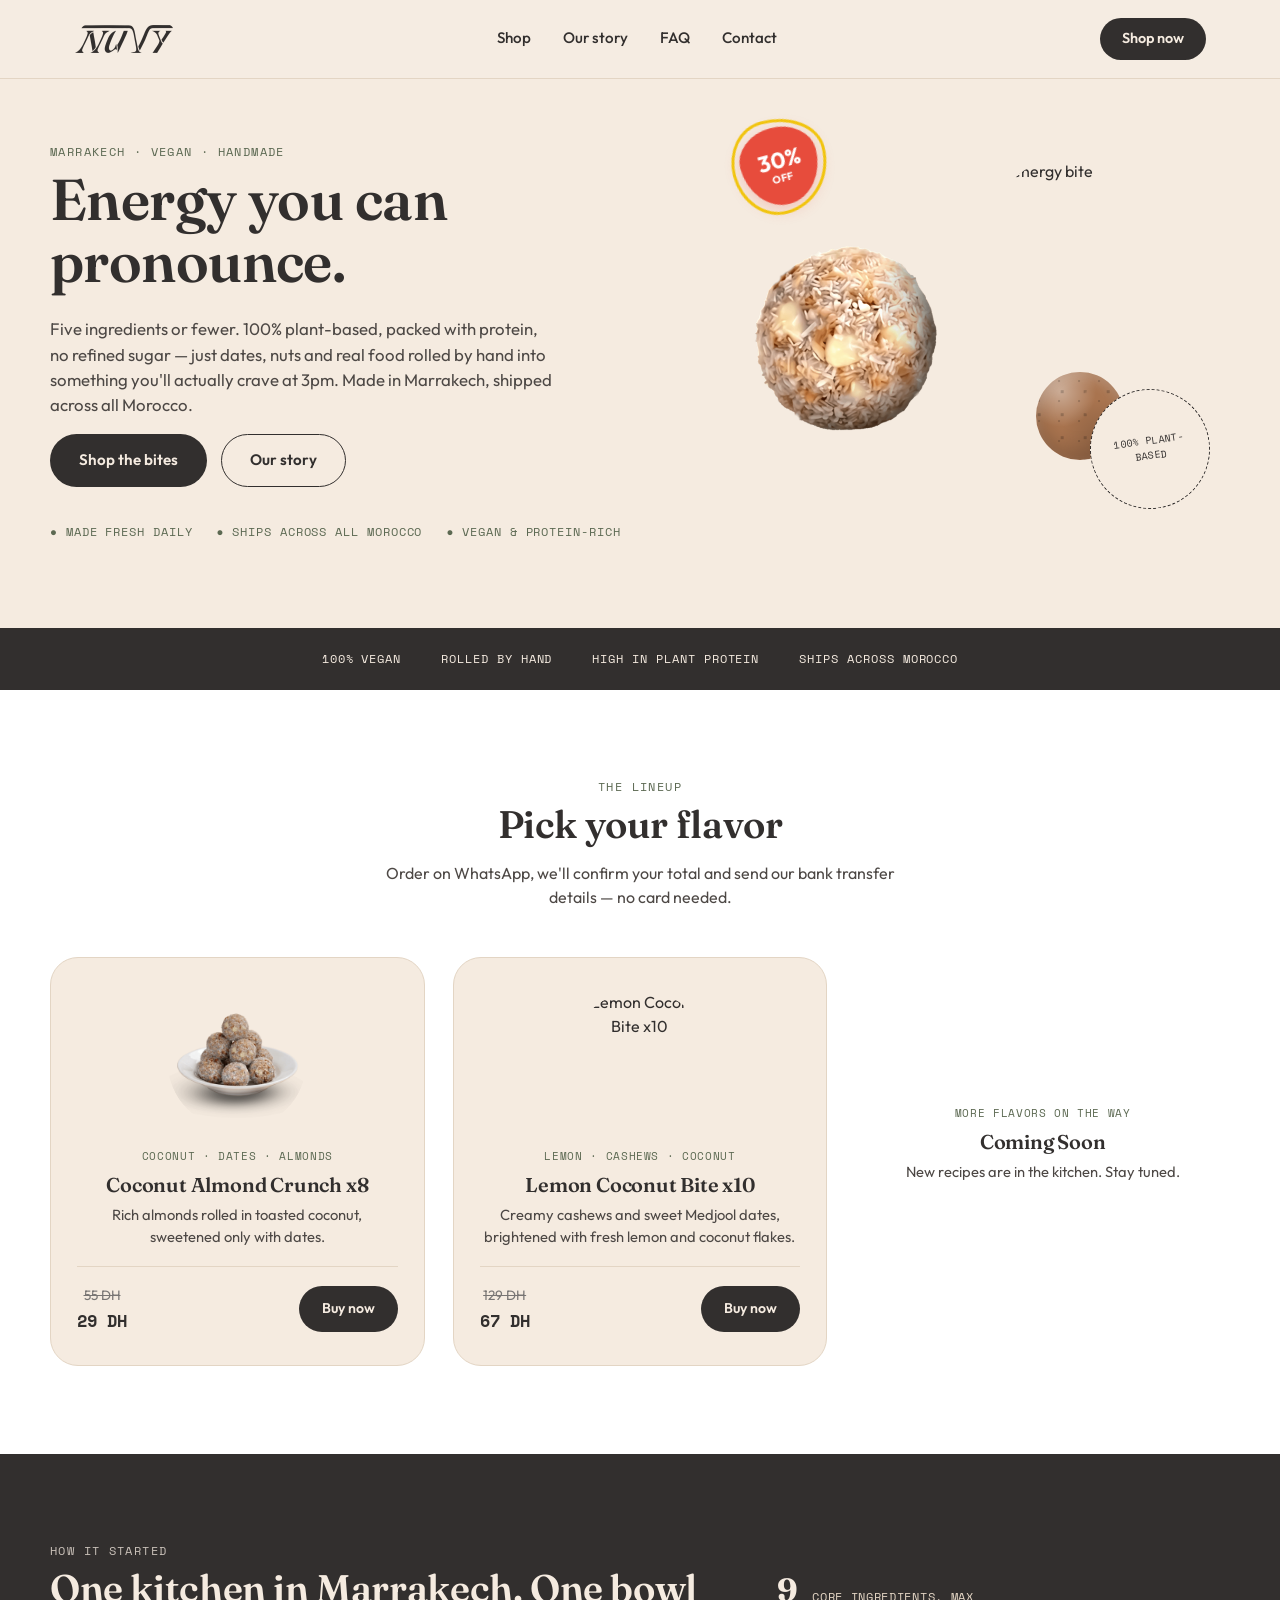
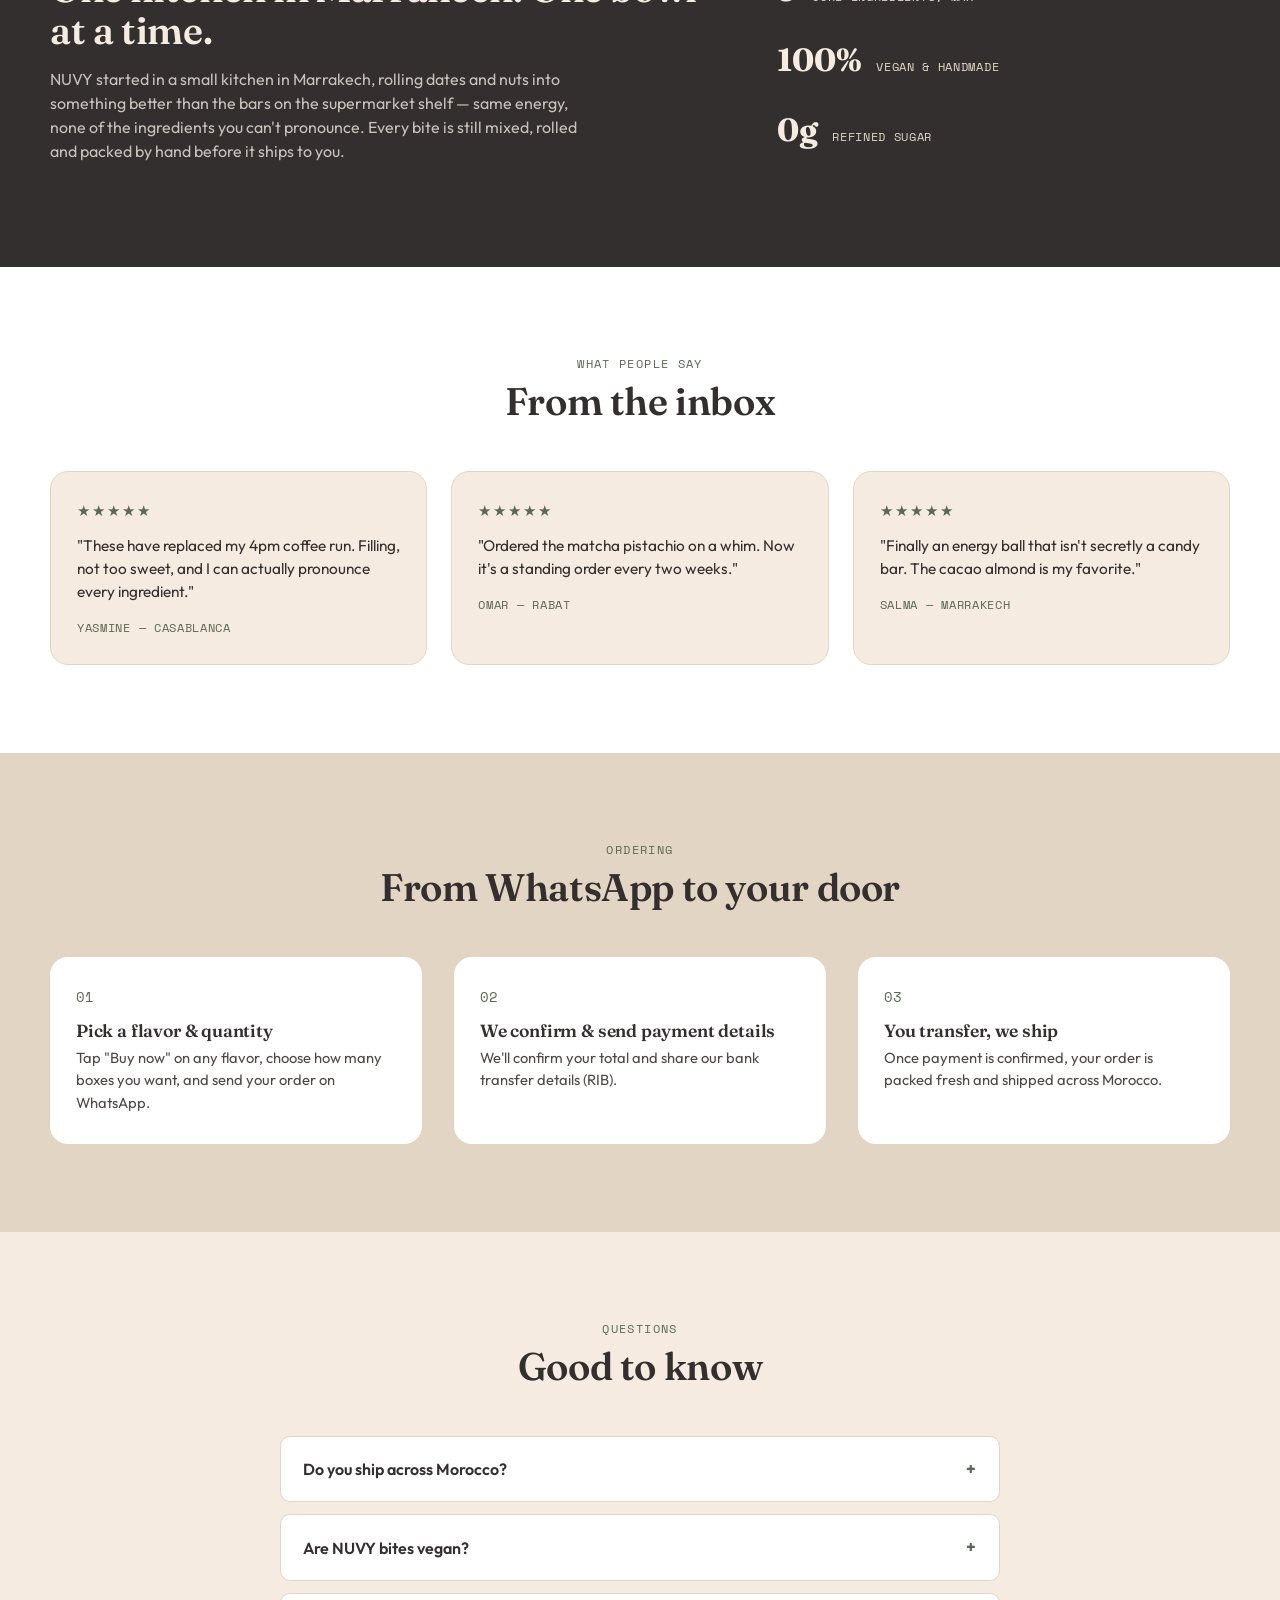
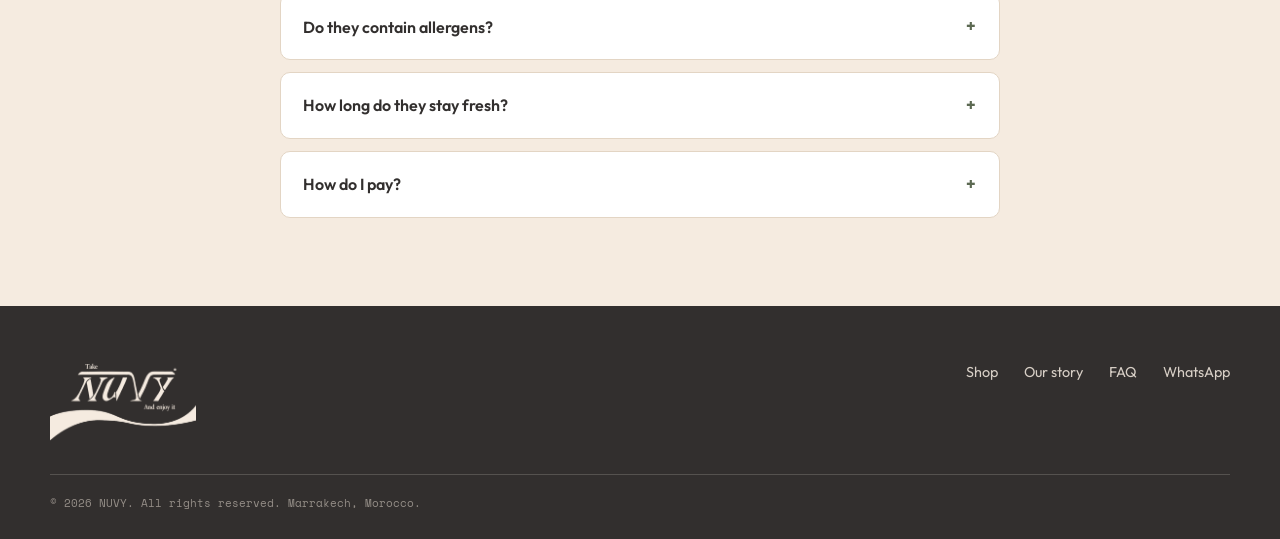
==== index.html @ 6769937a "update site" ====
<!DOCTYPE html>
<html lang="en">
<head>
<!-- Google tag (gtag.js) -->
<script async src="https://www.googletagmanager.com/gtag/js?id=G-6GX1M61ZEK"></script>
<script>
  window.dataLayer = window.dataLayer || [];
  function gtag(){dataLayer.push(arguments);}
  gtag('js', new Date());

  gtag('config', 'G-6GX1M61ZEK');
</script>
  
<meta charset="UTF-8">
<meta name="viewport" content="width=device-width, initial-scale=1.0">
<title>NUVY — Take NUVY and Enjoy It</title>
<meta name="description" content="Vegan, protein-rich energy bites handmade in Marrakech. Five ingredients or fewer, no refined sugar. Order on WhatsApp, pay by bank transfer, shipped across Morocco.">

<link rel="icon" type="image/png" href="images/favicon.png">

<link rel="preconnect" href="https://fonts.googleapis.com">
<link rel="preconnect" href="https://fonts.gstatic.com" crossorigin>
<link href="https://fonts.googleapis.com/css2?family=Fraunces:opsz,wght@9..144,400;9..144,500;9..144,600;9..144,700&family=Outfit:wght@300;400;500;600;700&family=Space+Mono:wght@400;700&display=swap" rel="stylesheet">

<link rel="stylesheet" href="style.css">
</head>
<body>

<header class="nav" id="top">
  <div class="nav-inner">
    <!-- LOGO: wordmark image, see images/logo-wordmark.png -->
    <a href="#top" class="logo"><img src="images/logos/logo-wordmark.png" alt="NUVY" class="logo-img"></a>
    <button class="nav-toggle" id="navToggle" aria-label="Open menu" aria-expanded="false">
      <span></span><span></span><span></span>
    </button>
    <nav class="nav-links" id="navLinks">
      <a href="#shop">Shop</a>
      <a href="#story">Our story</a>
      <a href="#faq">FAQ</a>
      <a href="#contact">Contact</a>
    </nav>
    <a href="#shop" class="nav-cta">Shop now</a>
  </div>
</header>

<main>

  <!-- HERO -->
  <section class="hero">
    <div class="hero-inner">
      <div class="hero-text reveal">
        <p class="eyebrow">Marrakech · Vegan · Handmade</p>
        <h1>Energy you can pronounce.</h1>
        <p class="hero-sub">Five ingredients or fewer. 100% plant-based, packed with protein, no refined sugar — just dates, nuts and real food rolled by hand into something you'll actually crave at 3pm. Made in Marrakech, shipped across all Morocco.</p>
        <div class="hero-actions">
          <a href="#shop" class="btn btn-primary">Shop the bites</a>
          <a href="#story" class="btn btn-ghost">Our story</a>
        </div>
        <ul class="trust-row">
          <li>Made fresh daily</li>
          <li>Ships across all Morocco</li>
          <li>Vegan &amp; protein-rich</li>
        </ul>
      </div>
      <div class="hero-visual reveal" aria-hidden="true">
        <img src="images/coconut-almond-ball.png" alt="energy bite" class="product-photo" style="position:absolute; left:6%; top:24%; width:190px; height:190px;">
        <img src="images/Lemon-Coconut-Bite.png" alt="energy bite" class="product-photo" style="position:absolute; left:54%; top:2%; width:130px; height:130px;">
        <div class="ball ball-sm flavor-chai" style="--x:62%; --y:58%;"></div>
        <div class="stamp">100% plant-based</div>
        <div class="badge-off">
          <!-- <svg class="badge-svg" viewBox="0 0 100 100" xmlns="http://www.w3.org/2000/svg">
            <path d="M50,10 C60,10 75,15 80,25 C88,35 88,45 85,55 C82,65 75,75 65,80 C55,87 42,87 32,80 C22,73 15,63 13,52 C10,40 15,27 25,20 C33,13 42,10 50,10 Z" fill="none" stroke="#f1c40f" stroke-width="2.5"/>
          </svg> -->
          <span>30%</span>
          <span>OFF</span>
  </div>

      </div>
    </div>
  </section>

  <!-- VALUE STRIP -->
  <section class="value-strip reveal">
    <ul>
      <li>100% vegan</li>
      <li>Rolled by hand</li>
      <li>High in plant protein</li>
      <li>Ships across Morocco</li>
    </ul>
  </section>

  <!-- SHOP -->
  <section class="shop" id="shop">
    <div class="section-head reveal">
      <p class="eyebrow">The lineup</p>
      <h2>Pick your flavor</h2>
      <p style="max-width:48ch;margin:0 auto;">Order on WhatsApp, we'll confirm your total and send our bank transfer details — no card needed.
      </p>
    </div>

    <div class="product-grid" id="productGrid">
      <!-- Product cards are rendered automatically from the PRODUCTS list in script.js -->
    </div>
  </section>

  <!-- STORY -->
  <section class="story" id="story">
    <div class="story-inner">
      <div class="story-text reveal">
        <p class="eyebrow">How it started</p>
        <h2>One kitchen in Marrakech. One bowl at a time.</h2>
        <p>NUVY started in a small kitchen in Marrakech, rolling dates and nuts into something better than the bars on the supermarket shelf — same energy, none of the ingredients you can't pronounce. Every bite is still mixed, rolled and packed by hand before it ships to you.</p>
      </div>
      <div class="story-stats reveal">
        <div><strong>9</strong><span>core ingredients, max</span></div>
        <div><strong>100%</strong><span>vegan &amp; handmade</span></div>
        <div><strong>0g</strong><span>refined sugar</span></div>
      </div>
    </div>
  </section>

  <!-- TESTIMONIALS — placeholder content, see README -->
  <section class="testimonials">
    <div class="section-head reveal">
      <p class="eyebrow">What people say</p>
      <h2>From the inbox</h2>
    </div>
    <div class="testimonial-grid">
      <article class="testimonial-card reveal">
        <p class="stars" aria-hidden="true">★★★★★</p>
        <p class="testimonial-quote">"These have replaced my 4pm coffee run. Filling, not too sweet, and I can actually pronounce every ingredient."</p>
        <p class="testimonial-name">Yasmine — Casablanca</p>
      </article>
      <article class="testimonial-card reveal">
        <p class="stars" aria-hidden="true">★★★★★</p>
        <p class="testimonial-quote">"Ordered the matcha pistachio on a whim. Now it's a standing order every two weeks."</p>
        <p class="testimonial-name">Omar — Rabat</p>
      </article>
      <article class="testimonial-card reveal">
        <p class="stars" aria-hidden="true">★★★★★</p>
        <p class="testimonial-quote">"Finally an energy ball that isn't secretly a candy bar. The cacao almond is my favorite."</p>
        <p class="testimonial-name">Salma — Marrakech</p>
      </article>
    </div>
  </section>

  <!-- HOW IT WORKS -->
  <section class="how">
    <div class="section-head reveal">
      <p class="eyebrow">Ordering</p>
      <h2>From WhatsApp to your door</h2>
    </div>
    <ol class="steps">
      <li class="reveal">
        <span class="step-num">01</span>
        <h3>Pick a flavor & quantity</h3>
        <p>Tap "Buy now" on any flavor, choose how many boxes you want, and send your order on WhatsApp.</p>
      </li>
      <li class="reveal">
        <span class="step-num">02</span>
        <h3>We confirm &amp; send payment details</h3>
        <p>We'll confirm your total and share our bank transfer details (RIB).</p>
      </li>
      <li class="reveal">
        <span class="step-num">03</span>
        <h3>You transfer, we ship</h3>
        <p>Once payment is confirmed, your order is packed fresh and shipped across Morocco.</p>
      </li>
    </ol>
  </section>

  <!-- FAQ -->
  <section class="faq" id="faq">
    <div class="section-head reveal">
      <p class="eyebrow">Questions</p>
      <h2>Good to know</h2>
    </div>
    <div class="faq-list reveal">
      <details>
        <summary>Do you ship across Morocco?</summary>
        <p>Yes — we ship to every city in Morocco. Delivery usually takes 2–4 business days depending on your location.</p>
      </details>
      <details>
        <summary>Are NUVY bites vegan?</summary>
        <p>Yes — every flavor is 100% plant-based, naturally sweetened with dates or maple syrup, and a good source of plant protein.</p>
      </details>
      <details>
        <summary>Do they contain allergens?</summary>
        <p>Most flavors contain tree nuts. Each product card lists its core ingredients — check before ordering if you have allergies.</p>
      </details>
      <details>
        <summary>How long do they stay fresh?</summary>
        <p>Up to 2 weeks at room temperature, or up to a month refrigerated.</p>
      </details>
      <details>
        <summary>How do I pay?</summary>
        <p>Every flavor has an "Order on WhatsApp" button. Message us there and we'll confirm your total and send our bank transfer details — no card or account needed.</p>
      </details>
    </div>
  </section>

</main>

<footer class="footer" id="contact">
  <div class="footer-inner">
    <div class="footer-brand">
      <img src="images/logos/logo-main-cream.png" alt="NUVY — Take NUVY, and enjoy it" class="footer-logo-img">
    </div>
    <div class="footer-links">
      <a href="#shop">Shop</a>
      <a href="#story">Our story</a>
      <a href="#faq">FAQ</a>
      <a href="https://wa.me/212600000000" target="_blank" rel="noopener">WhatsApp</a>
    </div>
  </div>
  <p class="footer-bottom">© 2026 NUVY. All rights reserved. Marrakech, Morocco.</p>
</footer>

<div class="toast" id="toast" role="status" aria-live="polite"></div>

<script src="script.js"></script>
</body>
</html>
---- style.css ----
/* ============================
   TOKENS
   ============================ */
:root{
  --cream:#F5EBE0;
  --tan:#E3D5C4;
  --charcoal:#322F2E;
  --white:#FFFFFF;
  --sage:#76836A;
  --sage-dark:#5C6952;

  --cacao:#6B4A3E;
  --peanut:#C49A6C;
  --coconut:#EDE3D3;
  --matcha:#76836A;
  --chai:#A9744F;
  --espresso:#4A3B33;

  --font-display:'Fraunces', serif;
  --font-body:'Outfit', sans-serif;
  --font-mono:'Space Mono', monospace;

  --radius-lg:28px;
  --radius-md:18px;
  --radius-sm:10px;
  --container:1180px;
}

*,*::before,*::after{ box-sizing:border-box; }
html{ scroll-behavior:smooth; }
@media (prefers-reduced-motion: reduce){
  html{ scroll-behavior:auto; }
  *{ animation-duration:0.001ms !important; animation-iteration-count:1 !important; transition-duration:0.001ms !important; }
}

body{
  margin:0;
  font-family:var(--font-body);
  background:var(--white);
  color:var(--charcoal);
  -webkit-font-smoothing:antialiased;
  line-height:1.5;
}

h1,h2,h3{
  font-family:var(--font-display);
  font-weight:600;
  line-height:1.08;
  margin:0 0 0.4em;
  letter-spacing:-0.01em;
}

p{ margin:0 0 1em; color:#4d4845; }

a{ color:inherit; text-decoration:none; }

img{ max-width:100%; display:block; }

:focus-visible{
  outline:2px solid var(--sage-dark);
  outline-offset:3px;
}

.eyebrow{
  font-family:var(--font-mono);
  text-transform:uppercase;
  letter-spacing:0.12em;
  font-size:0.72rem;
  color:var(--sage-dark);
  margin-bottom:0.8em;
}

/* ============================
   LAYOUT HELPERS
   ============================ */
section{ padding:88px 24px; }
.section-head{ max-width:640px; margin:0 auto 48px; text-align:center; }
.section-head h2{ font-size:clamp(1.8rem, 3vw, 2.5rem); }

/* ============================
   BUTTONS
   ============================ */
.btn{
  display:inline-flex;
  align-items:center;
  justify-content:center;
  gap:8px;
  font-family:var(--font-body);
  font-weight:600;
  font-size:0.95rem;
  padding:14px 28px;
  border-radius:100px;
  cursor:pointer;
  border:1.5px solid transparent;
  transition:transform 0.18s ease, background 0.18s ease, color 0.18s ease, border-color 0.18s ease;
  white-space:nowrap;
}
.btn:hover{ transform:translateY(-2px); }
.btn-primary{ background:var(--charcoal); color:var(--cream); }
.btn-primary:hover{ background:var(--sage-dark); }
.btn-ghost{ background:transparent; color:var(--charcoal); border-color:var(--charcoal); }
.btn-ghost:hover{ background:var(--charcoal); color:var(--cream); }
.btn-buy{ background:var(--charcoal); color:var(--cream); padding:11px 22px; font-size:0.88rem; }
.btn-buy:hover{ background:var(--sage-dark); }

/* ============================
   NAV
   ============================ */
.nav{
  position:sticky; top:0; z-index:50;
  background:rgba(245,235,224,0.92);
  backdrop-filter:blur(10px);
  border-bottom:1px solid var(--tan);
}
.nav-inner{
  max-width:var(--container);
  margin:0 auto;
  padding:18px 24px;
  display:flex;
  align-items:center;
  justify-content:space-between;
  gap:24px;
}
.logo{
  font-family:var(--font-display);
  font-weight:700;
  font-size:1.4rem;
  letter-spacing:0.02em;
  display:flex;
  flex-direction:column;
  line-height:1;
}
.logo span{
  font-family:var(--font-mono);
  font-size:0.6rem;
  text-transform:uppercase;
  letter-spacing:0.15em;
  font-weight:400;
  color:var(--sage-dark);
  margin-top:4px;
}
.logo-img{ height:30px; width:auto; display:block; }
.nav-links{ display:flex; gap:32px; }
.nav-links a{ font-weight:500; font-size:0.95rem; position:relative; }
.nav-links a::after{
  content:""; position:absolute; left:0; right:0; bottom:-4px; height:2px;
  background:var(--sage-dark); transform:scaleX(0); transform-origin:left;
  transition:transform 0.2s ease;
}
.nav-links a:hover::after{ transform:scaleX(1); }
.nav-cta{
  background:var(--charcoal); color:var(--cream);
  padding:10px 22px; border-radius:100px; font-weight:600; font-size:0.9rem;
  transition:background 0.18s ease;
}
.nav-cta:hover{ background:var(--sage-dark); }
.nav-toggle{
  display:none; background:none; border:0; cursor:pointer;
  width:32px; height:24px; flex-direction:column; justify-content:space-between;
  padding:0;
}
.nav-toggle span{ display:block; height:2px; background:var(--charcoal); border-radius:2px; }

@media (max-width:860px){
  .nav-links{
    position:absolute; top:100%; left:0; right:0;
    background:var(--white);
    flex-direction:column;
    padding:20px 24px 28px;
    border-bottom:1px solid var(--tan);
    gap:18px;
    display:none;
  }
  .nav-links.open{ display:flex; }
  .nav-toggle{ display:flex; }
  .nav-cta{ display:none; }
}

/* ============================
   HERO
   ============================ */
.hero{ padding-top:64px; background:var(--cream); }
.hero-inner{
  max-width:var(--container);
  margin:0 auto;
  display:grid;
  grid-template-columns:1.1fr 0.9fr;
  gap:48px;
  align-items:center;
}
.hero-text h1{ font-size:clamp(2.4rem, 4.6vw, 3.6rem); }
.hero-sub{ max-width:46ch; font-size:1.05rem; }
.hero-actions{ display:flex; gap:14px; flex-wrap:wrap; margin-bottom:36px; }
.trust-row{
  list-style:none; padding:0; margin:0; display:flex; gap:24px; flex-wrap:wrap;
  font-family:var(--font-mono); font-size:0.72rem; text-transform:uppercase; letter-spacing:0.08em;
  color:var(--sage-dark);
}
.trust-row li::before{ content:"●  "; }

.hero-visual{
  position:relative;
  height:380px;
}
.stamp{
  position:absolute;
  bottom:6%;
  right:4%;
  width:120px; height:120px;
  border:1.5px dashed var(--charcoal);
  border-radius:50%;
  display:flex; align-items:center; justify-content:center;
  text-align:center;
  font-family:var(--font-mono);
  font-size:0.62rem;
  text-transform:uppercase;
  letter-spacing:0.04em;
  padding:14px;
  transform:rotate(-8deg);
  background:var(--cream);
}

/* ============================
   SPECKLED BALL — signature element
   ============================ */
.ball{
  position:relative;
  border-radius:50%;
  background:
    radial-gradient(circle at 28% 22%, rgba(255,255,255,0.4) 0%, transparent 38%),
    radial-gradient(circle at 72% 75%, rgba(0,0,0,0.16) 0%, transparent 42%),
    var(--ball-color, var(--cacao));
  box-shadow:
    inset 0 -10px 18px rgba(0,0,0,0.18),
    inset 0 6px 12px rgba(255,255,255,0.22);
}
.ball::after{
  content:"";
  position:absolute; inset:0; border-radius:50%;
  background-image:
    radial-gradient(circle, rgba(255,255,255,0.55) 1.6px, transparent 1.7px),
    radial-gradient(circle, rgba(0,0,0,0.22) 1.6px, transparent 1.7px),
    radial-gradient(circle, rgba(255,255,255,0.45) 1.2px, transparent 1.3px),
    radial-gradient(circle, rgba(0,0,0,0.18) 1.2px, transparent 1.3px);
  background-size:18px 18px, 23px 23px, 13px 13px, 20px 20px;
  background-position:8% 18%, 58% 48%, 28% 72%, 78% 28%;
  opacity:0.85;
  mix-blend-mode:multiply;
}
.flavor-cacao{ --ball-color:var(--cacao); }
.flavor-peanut{ --ball-color:var(--peanut); }
.flavor-coconut{ --ball-color:var(--coconut); }
.flavor-matcha{ --ball-color:var(--matcha); }
.flavor-chai{ --ball-color:var(--chai); }
.flavor-espresso{ --ball-color:var(--espresso); }

.hero-visual .ball{ position:absolute; left:var(--x); top:var(--y); }
.ball-lg{ width:190px; height:190px; }
.ball-md{ width:120px; height:120px; }
.ball-sm{ width:88px; height:88px; }
.ball-card{ width:130px; height:130px; margin:0 auto 18px; }


@media (max-width:860px){
  .hero-inner{ grid-template-columns:1fr; }
  .hero-visual{ height:280px; order:-1; }
}

/* ============================
   VALUE STRIP
   ============================ */
.value-strip{
  background:var(--charcoal);
  padding:22px 24px;
}
.value-strip ul{
  max-width:var(--container);
  margin:0 auto;
  list-style:none;
  padding:0;
  display:flex;
  justify-content:center;
  flex-wrap:wrap;
  gap:14px 40px;
  font-family:var(--font-mono);
  font-size:0.74rem;
  text-transform:uppercase;
  letter-spacing:0.08em;
  color:var(--cream);
}

/* ============================
   SHOP
   ============================ */
.shop{ background:var(--white); }
.product-grid{
  max-width:var(--container);
  margin:0 auto;
  display:grid;
  grid-template-columns:repeat(3, 1fr);
  gap:28px;
}
.product-card{
  background:var(--cream);
  border:1px solid var(--tan);
  border-radius:var(--radius-lg);
  padding:32px 26px;
  text-align:center;
  transition:transform 0.22s ease, box-shadow 0.22s ease;
}
.product-card:hover{
  transform:translateY(-6px);
  box-shadow:0 18px 32px -18px rgba(50,47,46,0.35);
}
.stamp-tag{
  font-family:var(--font-mono);
  font-size:0.68rem;
  text-transform:uppercase;
  letter-spacing:0.06em;
  color:var(--sage-dark);
  margin-bottom:10px;
}
.product-card h3{ font-size:1.25rem; }
.product-desc{ font-size:0.92rem; min-height:42px; }
.product-footer{
  display:flex;
  align-items:center;
  justify-content:space-between;
  margin-top:18px;
  padding-top:18px;
  border-top:1px solid var(--tan);
}
.price{ font-family:var(--font-mono); font-weight:700; font-size:1.05rem; }

@media (max-width:980px){ .product-grid{ grid-template-columns:repeat(2, 1fr); } }
@media (max-width:600px){ .product-grid{ grid-template-columns:1fr; } }

/* ============================
   TESTIMONIALS
   ============================ */
.testimonials{ background:var(--white); }
.testimonial-grid{
  max-width:var(--container);
  margin:0 auto;
  display:grid;
  grid-template-columns:repeat(3, 1fr);
  gap:24px;
}
.testimonial-card{
  background:var(--cream);
  border:1px solid var(--tan);
  border-radius:var(--radius-md);
  padding:28px 26px;
}
.stars{ color:var(--sage-dark); letter-spacing:2px; margin:0 0 12px; font-size:0.95rem; }
.testimonial-quote{ font-size:0.96rem; color:var(--charcoal); }
.testimonial-name{
  font-family:var(--font-mono);
  font-size:0.72rem;
  text-transform:uppercase;
  letter-spacing:0.06em;
  color:var(--sage-dark);
  margin:0;
}
@media (max-width:860px){ .testimonial-grid{ grid-template-columns:1fr; } }

/* ============================
   PRODUCT DETAIL PAGE
   ============================ */

  .product-card.coming-soon {
  background: transparent;
  box-shadow: none;
  border: none;
}

.price-wrapper {
  display: flex;
  flex-direction: column;
  gap: 2px;
}

.price-old {
  text-decoration: line-through;
  color: #6b6969;
  font-size: 0.85em;
  opacity: 0.9;
}

.badge-off {
  position: absolute;
  top: -6.5%;
  left: 4%;
  width: 78px;
  height: 78px;
  background: #e74c3c;
  border-radius: 50% 50% 50% 50% / 40% 40% 60% 60%;
  /* clip-path: polygon(50% 0%, 61% 20%, 85% 10%, 75% 30%, 100% 38%, 78% 50%, 100% 63%, 75% 68%, 85% 90%, 61% 80%, 50% 100%, 39% 80%, 15% 90%, 25% 68%, 0% 63%, 22% 50%, 0% 38%, 25% 30%, 15% 10%, 39% 20%); */
  display: flex;
  flex-direction: column;
  align-items: center;
  justify-content: center;
  color: #fff;
  font-family: 'Outfit', sans-serif;
  font-weight: 700;
  line-height: 1.1;
  box-shadow: 0 4px 16px rgba(231,76,60,0.25);
  z-index: 10;
  transform: rotate(-15deg);
  overflow: visible;
 }

.badge-off span:first-child {
  font-size: 1.4rem;
}

.badge-off span:last-child {
  font-size: 0.65rem;
  letter-spacing: 0.08em;
}

.badge-off::before {
  content: '';
  position: absolute;
  inset: -9px;
  border-radius: 42% 58% 55% 45% / 48% 42% 58% 52%;
  border: 3px solid #f1c40f;
  z-index: -1;
  animation: wobble 3s ease-in-out infinite;
}

@keyframes wobble {
  0%   { border-radius: 42% 58% 55% 45% / 48% 42% 58% 52%; }
  25%  { border-radius: 55% 45% 42% 58% / 52% 58% 42% 48%; }
  50%  { border-radius: 48% 52% 58% 42% / 55% 45% 55% 45%; }
  75%  { border-radius: 58% 42% 48% 52% / 42% 55% 45% 58%; }
  100% { border-radius: 42% 58% 55% 45% / 48% 42% 58% 52%; }
}

.product-page{ background:var(--white); padding:56px 24px 72px; }
.product-page-inner{ max-width:var(--container); margin:0 auto; }
.back-link{
  display:inline-block;
  font-family:var(--font-mono);
  font-size:0.8rem;
  color:var(--sage-dark);
  margin-bottom:36px;
}
.back-link:hover{ color:var(--charcoal); }

.detail-grid{
  display:grid;
  grid-template-columns:1fr 1fr;
  gap:56px;
  align-items:center;
}
.detail-grid > .product-extra{
  grid-column:1 / -1;
  width:100%;
  max-width:var(--container);
  margin:24px auto 0;
}
.detail-visual{ position:relative; height:340px; }
.detail-visual .ball{ position:absolute; left:var(--x); top:var(--y); }
.ball-xl{ width:260px; height:260px; }
.ball-md2{ width:140px; height:140px; }
.ball-sm2{ width:96px; height:96px; }

.detail-info h1{ font-size:clamp(1.9rem, 3.4vw, 2.6rem); margin-bottom:0.3em; }
.detail-desc{ font-size:1.02rem; max-width:48ch; }
.unit-note{
  font-family:var(--font-mono);
  font-size:0.78rem;
  color:var(--sage-dark);
  margin-top:-0.6em;
}

.qty-row{
  display:flex;
  align-items:center;
  gap:18px;
  margin:28px 0 22px;
}
.qty-label{ font-weight:600; font-size:0.95rem; }
.qty-control{
  display:flex;
  align-items:center;
  gap:0;
  border:1.5px solid var(--charcoal);
  border-radius:100px;
  overflow:hidden;
}
.qty-control button{
  width:40px; height:40px;
  border:0;
  background:var(--cream);
  color:var(--charcoal);
  font-size:1.2rem;
  cursor:pointer;
  transition:background 0.18s ease;
}
.qty-control button:hover{ background:var(--tan); }
.qty-control span{
  width:42px;
  text-align:center;
  font-family:var(--font-mono);
  font-weight:700;
}

.price-line{
  font-family:var(--font-mono);
  font-size:0.85rem;
  color:#4d4845;
  margin-bottom:2px;
}
.total-line{
  font-size:1.3rem;
  margin-bottom:22px;
}
.total-line strong{ font-family:var(--font-display); }

.btn-large{ width:100%; padding:16px 28px; font-size:1.02rem; }
.order-note{
  font-size:0.82rem;
  color:#7a7470;
  margin-top:14px;
  margin-bottom:0;
}

.delivery-select{
  margin-top:22px;
  padding-top:18px;
  border-top:1px solid rgba(50,47,46,0.12);
}
.delivery-label{
  font-size:0.9rem;
  font-weight:600;
  margin-bottom:10px;
}
.delivery-error{
  background:#fdecea;
  color:#c0392b;
  border:1.5px solid #c0392b;
  border-radius:8px;
  padding:10px 14px;
  font-weight:600;
  font-size:0.88rem;
  margin:0 0 12px;
}
.delivery-options{
  display:flex;
  gap:10px;
  flex-wrap:wrap;
}
.delivery-option{
  flex:1;
  min-width:160px;
  padding:12px 14px;
  border:1.5px solid rgba(50,47,46,0.25);
  border-radius:10px;
  background:transparent;
  color:var(--charcoal);
  font-family:inherit;
  font-size:0.9rem;
  cursor:pointer;
  transition:border-color 0.2s ease, background 0.2s ease;
}
.delivery-option span{
  display:block;
  font-size:0.78rem;
  opacity:0.7;
  margin-top:2px;
}
.delivery-option:hover{ border-color:var(--charcoal); }
.delivery-option.is-active{
  background:var(--charcoal);
  border-color:var(--charcoal);
  color:var(--cream);
}
.city-select{
  margin-top:12px;
  width:100%;
  padding:11px 14px;
  border-radius:10px;
  border:1.5px solid rgba(50,47,46,0.25);
  font-family:inherit;
  font-size:0.9rem;
  color:var(--charcoal);
  background:var(--cream);
}

.not-found{ text-align:center; padding:60px 0; }
.not-found p{ max-width:42ch; margin-left:auto; margin-right:auto; }

.product-extra{
  margin-top:32px;
  display:flex;
  flex-direction:column;
  gap:0;
  border:1px solid var(--tan);
  border-radius:var(--radius-sm);
  overflow:hidden;
}
.product-extra details{
  border:none;
  border-radius:0;
  border-bottom:1px solid var(--tan);
}
.product-extra details:last-child{
  border-bottom:none;
}
.product-extra summary{ font-size:0.92rem; }
.product-extra p{ font-size:0.9rem; }

.product-photo{
  border-radius:50%;
  object-fit:cover;
  aspect-ratio:1 / 1;
  display:block;
  object-position: 30% 60%;
}
.product-card .product-photo.ball-card{ margin:0 auto 18px; }
.product-swap{
  position:relative;
  width:140px;
  height:140px;
  margin:0 auto 18px;
  border-radius:50%;
  overflow:hidden;
}
.product-swap .product-photo{
  position:absolute;
  top:0;
  left:0;
  width:100%;
  height:100%;
  margin:0;
  transition:transform 0.7s cubic-bezier(0,0,0.2,1);
}
.product-swap .swap-in{
  transform:translateX(100%);
}
.product-swap.is-active .swap-in{
  transform:translateX(0);
}
.product-swap.is-active .product-photo:not(.swap-in){
  transform:translateX(-100%);
}

/* Bigger swap wrapper for the product detail page */
.detail-visual{
  padding-bottom:44px;
}
.detail-visual .product-swap.detail-swap{
  position:absolute;
  left:10%;
  top:5%;
  width:220px;
  height:220px;
  margin:0;
}

/* Left / right arrows for manual control on the detail page */
.swap-arrow{
  position:absolute;
  top:calc(5% + 110px);
  transform:translateY(-50%);
  width:40px;
  height:40px;
  border-radius:50%;
  border:none;
  background:rgba(0,0,0,0.55);
  color:#fff;
  font-size:1.4rem;
  line-height:1;
  cursor:pointer;
  display:flex;
  align-items:center;
  justify-content:center;
  z-index:2;
  transition:background 0.2s ease;
  pointer-events:auto;
}
.swap-arrow:hover{ background:rgba(0,0,0,0.8); }
.swap-arrow-left{ left:calc(10% - 46px); }
.swap-arrow-right{ left:calc(10% + 220px + 6px); }

/* Dot indicators under the detail-page image */
.swap-dots{
  position:absolute;
  bottom:0;
  left:10%;
  width:220px;
  display:flex;
  justify-content:center;
  gap:10px;
}
.swap-dot{
  width:10px;
  height:10px;
  padding:0;
  border:none;
  border-radius:50%;
  background:rgba(50,47,46,0.25);
  cursor:pointer;
  transition:background 0.2s ease, transform 0.2s ease;
}
.swap-dot:hover{ background:rgba(50,47,46,0.5); }
.swap-dot.is-active{
  background:var(--charcoal);
  transform:scale(1.25);
}
.hero-visual .product-photo{ position:absolute; }

.detail-visual.has-photo{
  display:flex;
  align-items:center;
  justify-content:center;
}
.detail-photo{
  width:300px;
  height:300px;
  box-shadow:0 24px 48px -24px rgba(50,47,46,0.4);
}
@media (max-width:860px){
  .detail-photo{ width:220px; height:220px; }
}

@media (max-width:860px){
  .detail-grid{ grid-template-columns:1fr; }
  .detail-visual{ height:240px; }
}

/* ============================
   STORY
   ============================ */
.story{ background:var(--charcoal); color:var(--cream); }
.story-inner{
  max-width:var(--container);
  margin:0 auto;
  display:grid;
  grid-template-columns:1.2fr 0.8fr;
  gap:48px;
  align-items:center;
}
.story h2{ color:var(--cream); font-size:clamp(1.8rem, 3.2vw, 2.4rem); }
.story p{ color:rgba(245,235,224,0.78); max-width:50ch; }
.story-stats{ display:flex; flex-direction:column; gap:22px; }
.story-stats div{ display:flex; align-items:baseline; gap:14px; }
.story-stats strong{
  font-family:var(--font-display);
  font-size:2rem;
  color:var(--cream);
}
.story-stats span{
  font-family:var(--font-mono);
  font-size:0.72rem;
  text-transform:uppercase;
  letter-spacing:0.06em;
  color:var(--tan);
}

@media (max-width:860px){ .story-inner{ grid-template-columns:1fr; } }

/* ============================
   HOW IT WORKS
   ============================ */
.how{ background:var(--tan); }
.steps{
  list-style:none;
  margin:0; padding:0;
  max-width:var(--container);
  margin:0 auto;
  display:grid;
  grid-template-columns:repeat(3, 1fr);
  gap:32px;
}
.steps li{
  background:var(--white);
  border-radius:var(--radius-md);
  padding:30px 26px;
}
.step-num{
  font-family:var(--font-mono);
  font-size:0.85rem;
  color:var(--sage-dark);
  display:block;
  margin-bottom:14px;
}
.steps h3{ font-size:1.1rem; }
.steps p{ font-size:0.92rem; margin-bottom:0; }

@media (max-width:860px){ .steps{ grid-template-columns:1fr; } }

/* ============================
   FAQ
   ============================ */
.faq{ background:var(--cream); }
.faq-list{ max-width:720px; margin:0 auto; display:flex; flex-direction:column; gap:12px; }
details{
  background:var(--white);
  border:1px solid var(--tan);
  border-radius:var(--radius-sm);
  padding:18px 22px;
}
summary{
  cursor:pointer;
  font-weight:600;
  list-style:none;
  display:flex;
  justify-content:space-between;
  align-items:center;
}
summary::-webkit-details-marker{ display:none; }
summary::after{ content:"+"; font-family:var(--font-mono); font-size:1.2rem; color:var(--sage-dark); }
details[open] summary::after{ content:"–"; }
details p{ margin:14px 0 0; font-size:0.94rem; }

/* ============================
   FOOTER
   ============================ */
.footer{ background:var(--charcoal); color:var(--cream); padding:56px 24px 28px; }
.footer-inner{
  max-width:var(--container);
  margin:0 auto;
  display:flex;
  justify-content:space-between;
  align-items:flex-start;
  flex-wrap:wrap;
  gap:24px;
  padding-bottom:32px;
  border-bottom:1px solid rgba(245,235,224,0.18);
}
.footer-brand p{ color:rgba(245,235,224,0.6); margin-top:8px; font-size:0.9rem; }
.footer-logo-img{ height:80px; width:auto; }
.footer .logo span{ color:var(--tan); }
.footer-links{ display:flex; gap:26px; flex-wrap:wrap; }
.footer-links a{ font-size:0.9rem; color:rgba(245,235,224,0.85); }
.footer-links a:hover{ color:var(--tan); }
.footer-bottom{
  max-width:var(--container);
  margin:20px auto 0;
  font-family:var(--font-mono);
  font-size:0.7rem;
  color:rgba(245,235,224,0.5);
}

/* ============================
   TOAST
   ============================ */
.toast{
  position:fixed;
  bottom:24px;
  left:50%;
  transform:translateX(-50%) translateY(20px);
  background:var(--charcoal);
  color:var(--cream);
  padding:14px 22px;
  border-radius:100px;
  font-size:0.88rem;
  opacity:0;
  pointer-events:none;
  transition:opacity 0.25s ease, transform 0.25s ease;
  z-index:100;
  max-width:90vw;
  text-align:center;
}
.toast.show{ opacity:1; transform:translateX(-50%) translateY(0); }

/* ============================
   SCROLL REVEAL
   ============================ */
.reveal{ opacity:0; transform:translateY(18px); transition:opacity 0.6s ease, transform 0.6s ease; }
.reveal.in{ opacity:1; transform:translateY(0); }
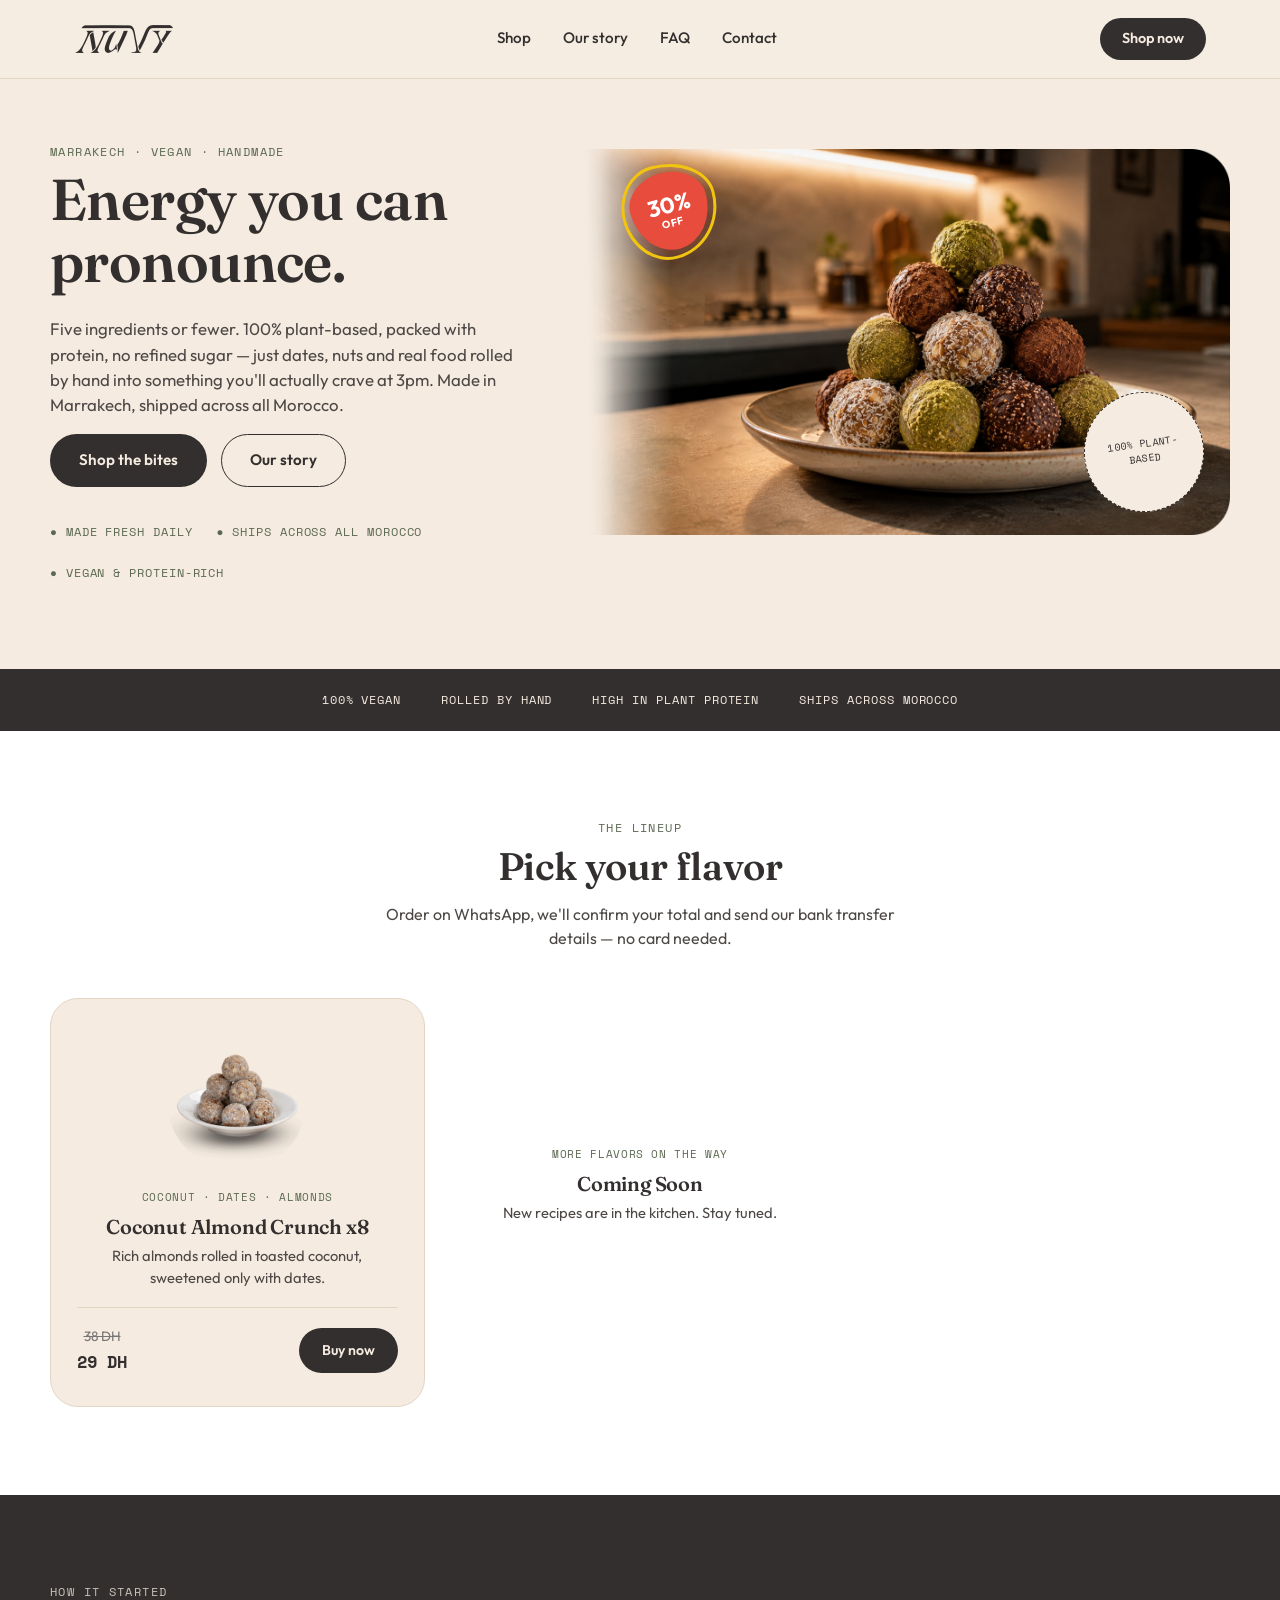
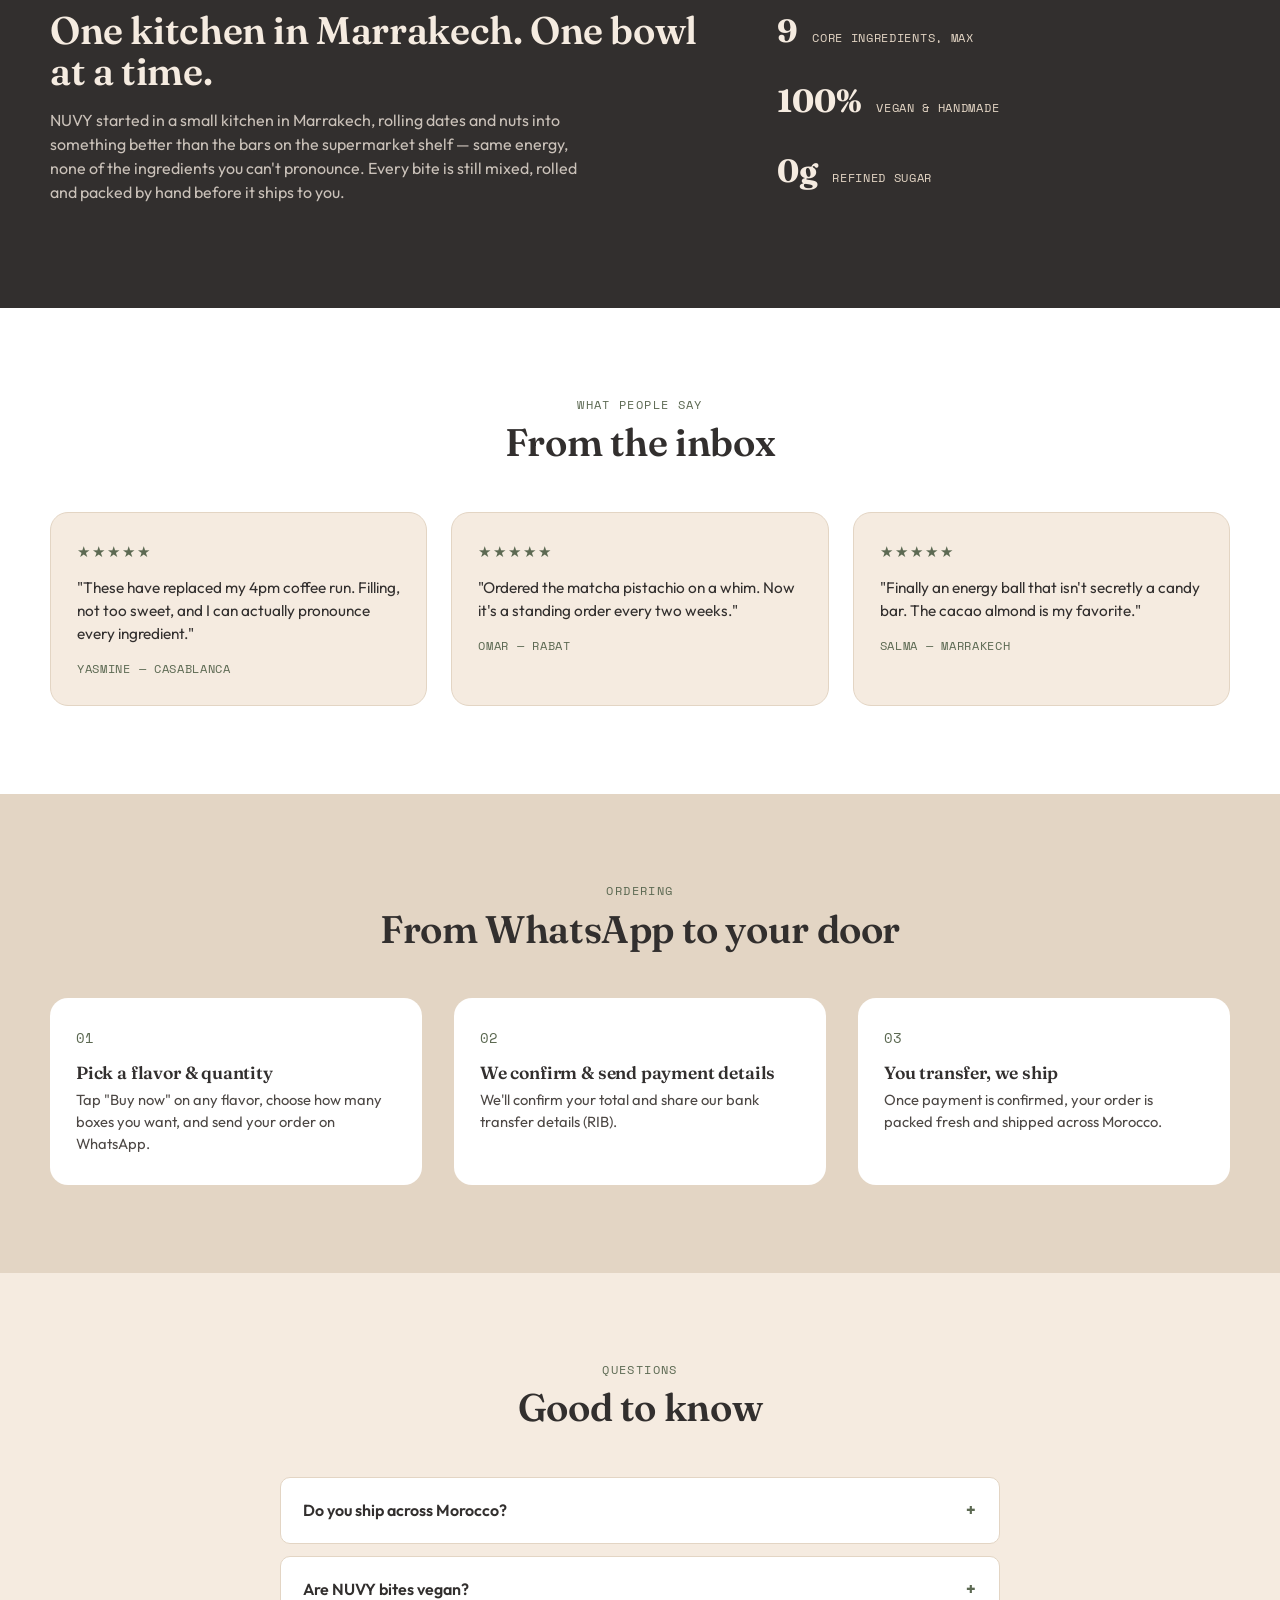
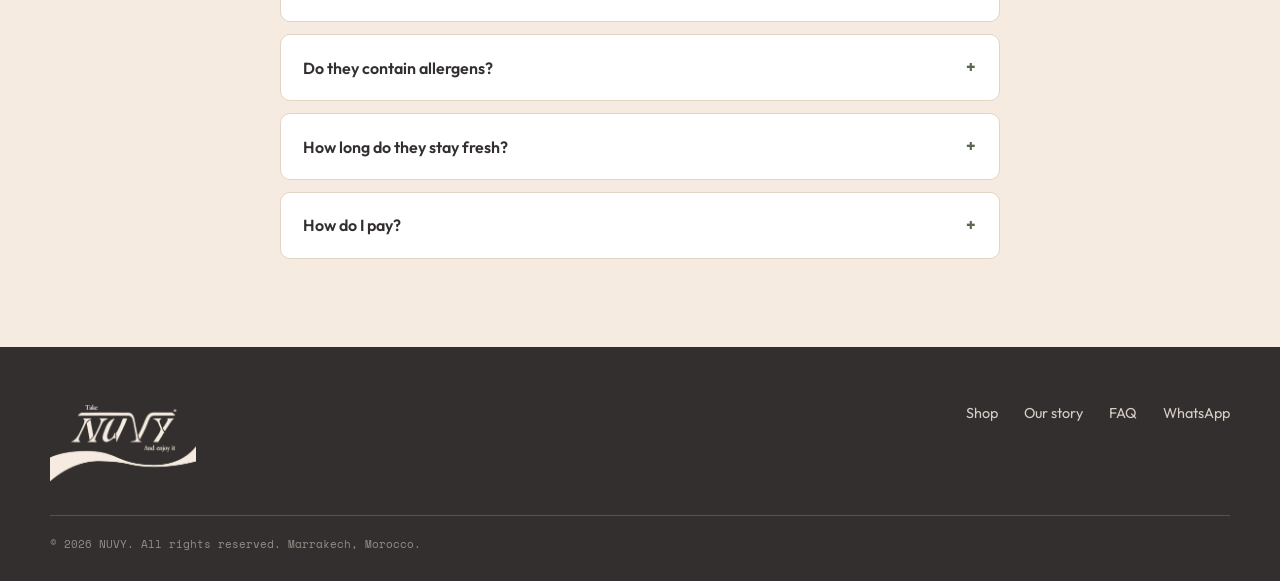
==== commit 51c54868: "update site" ====
--- a/index.html
+++ b/index.html
@@ -4,220 +4,208 @@
 <!-- Google tag (gtag.js) -->
 <script async src="https://www.googletagmanager.com/gtag/js?id=G-6GX1M61ZEK"></script>
 <script>
-  window.dataLayer = window.dataLayer || [];
-  function gtag(){dataLayer.push(arguments);}
-  gtag('js', new Date());
-
-  gtag('config', 'G-6GX1M61ZEK');
+window.dataLayer = window.dataLayer || [];
+function gtag(){dataLayer.push(arguments);}
+gtag('js', new Date());
+gtag('config', 'G-6GX1M61ZEK');
 </script>
-  
 <meta charset="UTF-8">
 <meta name="viewport" content="width=device-width, initial-scale=1.0">
 <title>NUVY — Take NUVY and Enjoy It</title>
 <meta name="description" content="Vegan, protein-rich energy bites handmade in Marrakech. Five ingredients or fewer, no refined sugar. Order on WhatsApp, pay by bank transfer, shipped across Morocco.">
-
 <link rel="icon" type="image/png" href="images/favicon.png">
-
 <link rel="preconnect" href="https://fonts.googleapis.com">
 <link rel="preconnect" href="https://fonts.gstatic.com" crossorigin>
 <link href="https://fonts.googleapis.com/css2?family=Fraunces:opsz,wght@9..144,400;9..144,500;9..144,600;9..144,700&family=Outfit:wght@300;400;500;600;700&family=Space+Mono:wght@400;700&display=swap" rel="stylesheet">
-
 <link rel="stylesheet" href="style.css">
 </head>
 <body>
-
 <header class="nav" id="top">
-  <div class="nav-inner">
-    <!-- LOGO: wordmark image, see images/logo-wordmark.png -->
-    <a href="#top" class="logo"><img src="images/logos/logo-wordmark.png" alt="NUVY" class="logo-img"></a>
-    <button class="nav-toggle" id="navToggle" aria-label="Open menu" aria-expanded="false">
-      <span></span><span></span><span></span>
-    </button>
-    <nav class="nav-links" id="navLinks">
-      <a href="#shop">Shop</a>
-      <a href="#story">Our story</a>
-      <a href="#faq">FAQ</a>
-      <a href="#contact">Contact</a>
-    </nav>
-    <a href="#shop" class="nav-cta">Shop now</a>
-  </div>
+<div class="nav-inner">
+<!-- LOGO: wordmark image, see images/logos/logo-wordmark.png -->
+<a href="#top" class="logo"><img src="images/logos/logo-wordmark.png" alt="NUVY" class="logo-img"></a>
+<button class="nav-toggle" id="navToggle" aria-label="Open menu" aria-expanded="false">
+<span></span><span></span><span></span>
+</button>
+<nav class="nav-links" id="navLinks">
+<a href="#shop">Shop</a>
+<a href="#story">Our story</a>
+<a href="#faq">FAQ</a>
+<a href="#contact">Contact</a>
+</nav>
+<a href="#shop" class="nav-cta">Shop now</a>
+</div>
 </header>
 
 <main>
-
-  <!-- HERO -->
-  <section class="hero">
-    <div class="hero-inner">
-      <div class="hero-text reveal">
-        <p class="eyebrow">Marrakech · Vegan · Handmade</p>
-        <h1>Energy you can pronounce.</h1>
-        <p class="hero-sub">Five ingredients or fewer. 100% plant-based, packed with protein, no refined sugar — just dates, nuts and real food rolled by hand into something you'll actually crave at 3pm. Made in Marrakech, shipped across all Morocco.</p>
-        <div class="hero-actions">
-          <a href="#shop" class="btn btn-primary">Shop the bites</a>
-          <a href="#story" class="btn btn-ghost">Our story</a>
-        </div>
-        <ul class="trust-row">
-          <li>Made fresh daily</li>
-          <li>Ships across all Morocco</li>
-          <li>Vegan &amp; protein-rich</li>
-        </ul>
-      </div>
-      <div class="hero-visual reveal" aria-hidden="true">
-        <img src="images/coconut-almond-ball.png" alt="energy bite" class="product-photo" style="position:absolute; left:6%; top:24%; width:190px; height:190px;">
-        <img src="images/Lemon-Coconut-Bite.png" alt="energy bite" class="product-photo" style="position:absolute; left:54%; top:2%; width:130px; height:130px;">
-        <div class="ball ball-sm flavor-chai" style="--x:62%; --y:58%;"></div>
-        <div class="stamp">100% plant-based</div>
-        <div class="badge-off">
-          <!-- <svg class="badge-svg" viewBox="0 0 100 100" xmlns="http://www.w3.org/2000/svg">
-            <path d="M50,10 C60,10 75,15 80,25 C88,35 88,45 85,55 C82,65 75,75 65,80 C55,87 42,87 32,80 C22,73 15,63 13,52 C10,40 15,27 25,20 C33,13 42,10 50,10 Z" fill="none" stroke="#f1c40f" stroke-width="2.5"/>
-          </svg> -->
-          <span>30%</span>
-          <span>OFF</span>
-  </div>
-
-      </div>
-    </div>
-  </section>
-
-  <!-- VALUE STRIP -->
-  <section class="value-strip reveal">
-    <ul>
-      <li>100% vegan</li>
-      <li>Rolled by hand</li>
-      <li>High in plant protein</li>
-      <li>Ships across Morocco</li>
-    </ul>
-  </section>
-
-  <!-- SHOP -->
-  <section class="shop" id="shop">
-    <div class="section-head reveal">
-      <p class="eyebrow">The lineup</p>
-      <h2>Pick your flavor</h2>
-      <p style="max-width:48ch;margin:0 auto;">Order on WhatsApp, we'll confirm your total and send our bank transfer details — no card needed.
-      </p>
-    </div>
-
-    <div class="product-grid" id="productGrid">
-      <!-- Product cards are rendered automatically from the PRODUCTS list in script.js -->
-    </div>
-  </section>
-
-  <!-- STORY -->
-  <section class="story" id="story">
-    <div class="story-inner">
-      <div class="story-text reveal">
-        <p class="eyebrow">How it started</p>
-        <h2>One kitchen in Marrakech. One bowl at a time.</h2>
-        <p>NUVY started in a small kitchen in Marrakech, rolling dates and nuts into something better than the bars on the supermarket shelf — same energy, none of the ingredients you can't pronounce. Every bite is still mixed, rolled and packed by hand before it ships to you.</p>
-      </div>
-      <div class="story-stats reveal">
-        <div><strong>9</strong><span>core ingredients, max</span></div>
-        <div><strong>100%</strong><span>vegan &amp; handmade</span></div>
-        <div><strong>0g</strong><span>refined sugar</span></div>
-      </div>
-    </div>
-  </section>
-
-  <!-- TESTIMONIALS — placeholder content, see README -->
-  <section class="testimonials">
-    <div class="section-head reveal">
-      <p class="eyebrow">What people say</p>
-      <h2>From the inbox</h2>
-    </div>
-    <div class="testimonial-grid">
-      <article class="testimonial-card reveal">
-        <p class="stars" aria-hidden="true">★★★★★</p>
-        <p class="testimonial-quote">"These have replaced my 4pm coffee run. Filling, not too sweet, and I can actually pronounce every ingredient."</p>
-        <p class="testimonial-name">Yasmine — Casablanca</p>
-      </article>
-      <article class="testimonial-card reveal">
-        <p class="stars" aria-hidden="true">★★★★★</p>
-        <p class="testimonial-quote">"Ordered the matcha pistachio on a whim. Now it's a standing order every two weeks."</p>
-        <p class="testimonial-name">Omar — Rabat</p>
-      </article>
-      <article class="testimonial-card reveal">
-        <p class="stars" aria-hidden="true">★★★★★</p>
-        <p class="testimonial-quote">"Finally an energy ball that isn't secretly a candy bar. The cacao almond is my favorite."</p>
-        <p class="testimonial-name">Salma — Marrakech</p>
-      </article>
-    </div>
-  </section>
-
-  <!-- HOW IT WORKS -->
-  <section class="how">
-    <div class="section-head reveal">
-      <p class="eyebrow">Ordering</p>
-      <h2>From WhatsApp to your door</h2>
-    </div>
-    <ol class="steps">
-      <li class="reveal">
-        <span class="step-num">01</span>
-        <h3>Pick a flavor & quantity</h3>
-        <p>Tap "Buy now" on any flavor, choose how many boxes you want, and send your order on WhatsApp.</p>
-      </li>
-      <li class="reveal">
-        <span class="step-num">02</span>
-        <h3>We confirm &amp; send payment details</h3>
-        <p>We'll confirm your total and share our bank transfer details (RIB).</p>
-      </li>
-      <li class="reveal">
-        <span class="step-num">03</span>
-        <h3>You transfer, we ship</h3>
-        <p>Once payment is confirmed, your order is packed fresh and shipped across Morocco.</p>
-      </li>
-    </ol>
-  </section>
-
-  <!-- FAQ -->
-  <section class="faq" id="faq">
-    <div class="section-head reveal">
-      <p class="eyebrow">Questions</p>
-      <h2>Good to know</h2>
-    </div>
-    <div class="faq-list reveal">
-      <details>
-        <summary>Do you ship across Morocco?</summary>
-        <p>Yes — we ship to every city in Morocco. Delivery usually takes 2–4 business days depending on your location.</p>
-      </details>
-      <details>
-        <summary>Are NUVY bites vegan?</summary>
-        <p>Yes — every flavor is 100% plant-based, naturally sweetened with dates or maple syrup, and a good source of plant protein.</p>
-      </details>
-      <details>
-        <summary>Do they contain allergens?</summary>
-        <p>Most flavors contain tree nuts. Each product card lists its core ingredients — check before ordering if you have allergies.</p>
-      </details>
-      <details>
-        <summary>How long do they stay fresh?</summary>
-        <p>Up to 2 weeks at room temperature, or up to a month refrigerated.</p>
-      </details>
-      <details>
-        <summary>How do I pay?</summary>
-        <p>Every flavor has an "Order on WhatsApp" button. Message us there and we'll confirm your total and send our bank transfer details — no card or account needed.</p>
-      </details>
-    </div>
-  </section>
-
+<!-- HERO -->
+<section class="hero">
+<div class="hero-inner">
+<div class="hero-text reveal">
+<p class="eyebrow">Marrakech · Vegan · Handmade</p>
+<h1>Energy you can pronounce.</h1>
+<p class="hero-sub">Five ingredients or fewer. 100% plant-based, packed with protein, no refined sugar — just dates, nuts and real food rolled by hand into something you'll actually crave at 3pm. Made in Marrakech, shipped across all Morocco.</p>
+<div class="hero-actions">
+<a href="#shop" class="btn btn-primary">Shop the bites</a>
+<a href="#story" class="btn btn-ghost">Our story</a>
+</div>
+<ul class="trust-row">
+<li>Made fresh daily</li>
+<li>Ships across all Morocco</li>
+<li>Vegan &amp; protein-rich</li>
+</ul>
+</div>
+
+<div class="hero-visual reveal" aria-hidden="true">
+<picture>
+  <source media="(max-width: 860px)" srcset="images/hero-bites-mobile.png">
+  <img src="images/hero-bites.png" alt="Plate of NUVY energy bites on a kitchen counter" class="hero-photo">
+</picture>
+<div class="stamp">100% plant-based</div>
+<div class="badge-off">
+<span>30%</span>
+<span>OFF</span>
+</div>
+</div>
+</div>
+</section>
+
+<!-- VALUE STRIP -->
+<section class="value-strip reveal">
+<ul>
+<li>100% vegan</li>
+<li>Rolled by hand</li>
+<li>High in plant protein</li>
+<li>Ships across Morocco</li>
+</ul>
+</section>
+
+<!-- SHOP -->
+<section class="shop" id="shop">
+<div class="section-head reveal">
+<p class="eyebrow">The lineup</p>
+<h2>Pick your flavor</h2>
+<p style="max-width:48ch;margin:0 auto;">Order on WhatsApp, we'll confirm your total and send our bank transfer details — no card needed.
+</p>
+</div>
+<div class="product-grid" id="productGrid">
+<!-- Product cards are rendered automatically from the PRODUCTS list in script.js -->
+</div>
+</section>
+
+<!-- STORY -->
+<section class="story" id="story">
+<div class="story-inner">
+<div class="story-text reveal">
+<p class="eyebrow">How it started</p>
+<h2>One kitchen in Marrakech. One bowl at a time.</h2>
+<p>NUVY started in a small kitchen in Marrakech, rolling dates and nuts into something better than the bars on the supermarket shelf — same energy, none of the ingredients you can't pronounce. Every bite is still mixed, rolled and packed by hand before it ships to you.</p>
+</div>
+<div class="story-stats reveal">
+<div><strong>9</strong><span>core ingredients, max</span></div>
+<div><strong>100%</strong><span>vegan &amp; handmade</span></div>
+<div><strong>0g</strong><span>refined sugar</span></div>
+</div>
+</div>
+</section>
+
+<!-- TESTIMONIALS — placeholder content, see README -->
+<section class="testimonials">
+<div class="section-head reveal">
+<p class="eyebrow">What people say</p>
+<h2>From the inbox</h2>
+</div>
+<div class="testimonial-grid">
+<article class="testimonial-card reveal">
+<p class="stars" aria-hidden="true">★★★★★</p>
+<p class="testimonial-quote">"These have replaced my 4pm coffee run. Filling, not too sweet, and I can actually pronounce every ingredient."</p>
+<p class="testimonial-name">Yasmine — Casablanca</p>
+</article>
+<article class="testimonial-card reveal">
+<p class="stars" aria-hidden="true">★★★★★</p>
+<p class="testimonial-quote">"Ordered the matcha pistachio on a whim. Now it's a standing order every two weeks."</p>
+<p class="testimonial-name">Omar — Rabat</p>
+</article>
+<article class="testimonial-card reveal">
+<p class="stars" aria-hidden="true">★★★★★</p>
+<p class="testimonial-quote">"Finally an energy ball that isn't secretly a candy bar. The cacao almond is my favorite."</p>
+<p class="testimonial-name">Salma — Marrakech</p>
+</article>
+</div>
+</section>
+
+<!-- HOW IT WORKS -->
+<section class="how">
+<div class="section-head reveal">
+<p class="eyebrow">Ordering</p>
+<h2>From WhatsApp to your door</h2>
+</div>
+<ol class="steps">
+<li class="reveal">
+<span class="step-num">01</span>
+<h3>Pick a flavor & quantity</h3>
+<p>Tap "Buy now" on any flavor, choose how many boxes you want, and send your order on WhatsApp.</p>
+</li>
+<li class="reveal">
+<span class="step-num">02</span>
+<h3>We confirm &amp; send payment details</h3>
+<p>We'll confirm your total and share our bank transfer details (RIB).</p>
+</li>
+<li class="reveal">
+<span class="step-num">03</span>
+<h3>You transfer, we ship</h3>
+<p>Once payment is confirmed, your order is packed fresh and shipped across Morocco.</p>
+</li>
+</ol>
+</section>
+
+<!-- FAQ -->
+<section class="faq" id="faq">
+<div class="section-head reveal">
+<p class="eyebrow">Questions</p>
+<h2>Good to know</h2>
+</div>
+<div class="faq-list reveal">
+<details>
+<summary>Do you ship across Morocco?</summary>
+<p>Yes — we ship to every city in Morocco. Delivery usually takes 2–4 business days depending on your location.</p>
+</details>
+<details>
+<summary>Are NUVY bites vegan?</summary>
+<p>Yes — every flavor is 100% plant-based, naturally sweetened with dates or maple syrup, and a good source of plant protein.</p>
+</details>
+<details>
+<summary>Do they contain allergens?</summary>
+<p>Most flavors contain tree nuts. Each product card lists its core ingredients — check before ordering if you have allergies.</p>
+</details>
+<details>
+<summary>How long do they stay fresh?</summary>
+<p>Up to 2 weeks at room temperature, or up to a month refrigerated.</p>
+</details>
+<details>
+<summary>How do I pay?</summary>
+<p>Every flavor has an "Order on WhatsApp" button. Message us there and we'll confirm your total and send our bank transfer details — no card or account needed.</p>
+</details>
+</div>
+</section>
 </main>
 
 <footer class="footer" id="contact">
-  <div class="footer-inner">
-    <div class="footer-brand">
-      <img src="images/logos/logo-main-cream.png" alt="NUVY — Take NUVY, and enjoy it" class="footer-logo-img">
-    </div>
-    <div class="footer-links">
-      <a href="#shop">Shop</a>
-      <a href="#story">Our story</a>
-      <a href="#faq">FAQ</a>
-      <a href="https://wa.me/212600000000" target="_blank" rel="noopener">WhatsApp</a>
-    </div>
-  </div>
-  <p class="footer-bottom">© 2026 NUVY. All rights reserved. Marrakech, Morocco.</p>
+<div class="footer-inner">
+<div class="footer-brand">
+<img src="images/logos/logo-main-cream.png" alt="NUVY — Take NUVY, and enjoy it" class="footer-logo-img">
+</div>
+<div class="footer-links">
+<a href="#shop">Shop</a>
+<a href="#story">Our story</a>
+<a href="#faq">FAQ</a>
+<a href="https://wa.me/212600000000" target="_blank" rel="noopener">WhatsApp</a>
+</div>
+</div>
+<p class="footer-bottom">© 2026 NUVY. All rights reserved. Marrakech, Morocco.</p>
 </footer>
 
 <div class="toast" id="toast" role="status" aria-live="polite"></div>
-
 <script src="script.js"></script>
 </body>
-</html>
+</html>
--- a/style.css
+++ b/style.css
@@ -184,7 +184,7 @@
   max-width:var(--container);
   margin:0 auto;
   display:grid;
-  grid-template-columns:1.1fr 0.9fr;
+  grid-template-columns:0.85fr 1.15fr;
   gap:48px;
   align-items:center;
 }
@@ -200,7 +200,16 @@
 
 .hero-visual{
   position:relative;
-  height:380px;
+  /* height: 320px; */
+  margin-top:-40px;
+}
+.hero-photo{
+  width:100%;
+  height:100%;
+  object-fit:cover;
+  object-position:center 25%;
+  /* border-radius:var(--radius-lg); */
+  display:block;
 }
 .stamp{
   position:absolute;
@@ -263,7 +272,7 @@
 
 @media (max-width:860px){
   .hero-inner{ grid-template-columns:1fr; }
-  .hero-visual{ height:280px; order:-1; }
+  .hero-visual{ height:100%; width:100%; margin:0 auto; order:-1; }
 }
 
 /* ============================
@@ -389,13 +398,12 @@
 
 .badge-off {
   position: absolute;
-  top: -6.5%;
-  left: 4%;
+  top: 6%;
+  left: 8%;
   width: 78px;
   height: 78px;
   background: #e74c3c;
   border-radius: 50% 50% 50% 50% / 40% 40% 60% 60%;
-  /* clip-path: polygon(50% 0%, 61% 20%, 85% 10%, 75% 30%, 100% 38%, 78% 50%, 100% 63%, 75% 68%, 85% 90%, 61% 80%, 50% 100%, 39% 80%, 15% 90%, 25% 68%, 0% 63%, 22% 50%, 0% 38%, 25% 30%, 15% 10%, 39% 20%); */
   display: flex;
   flex-direction: column;
   align-items: center;
